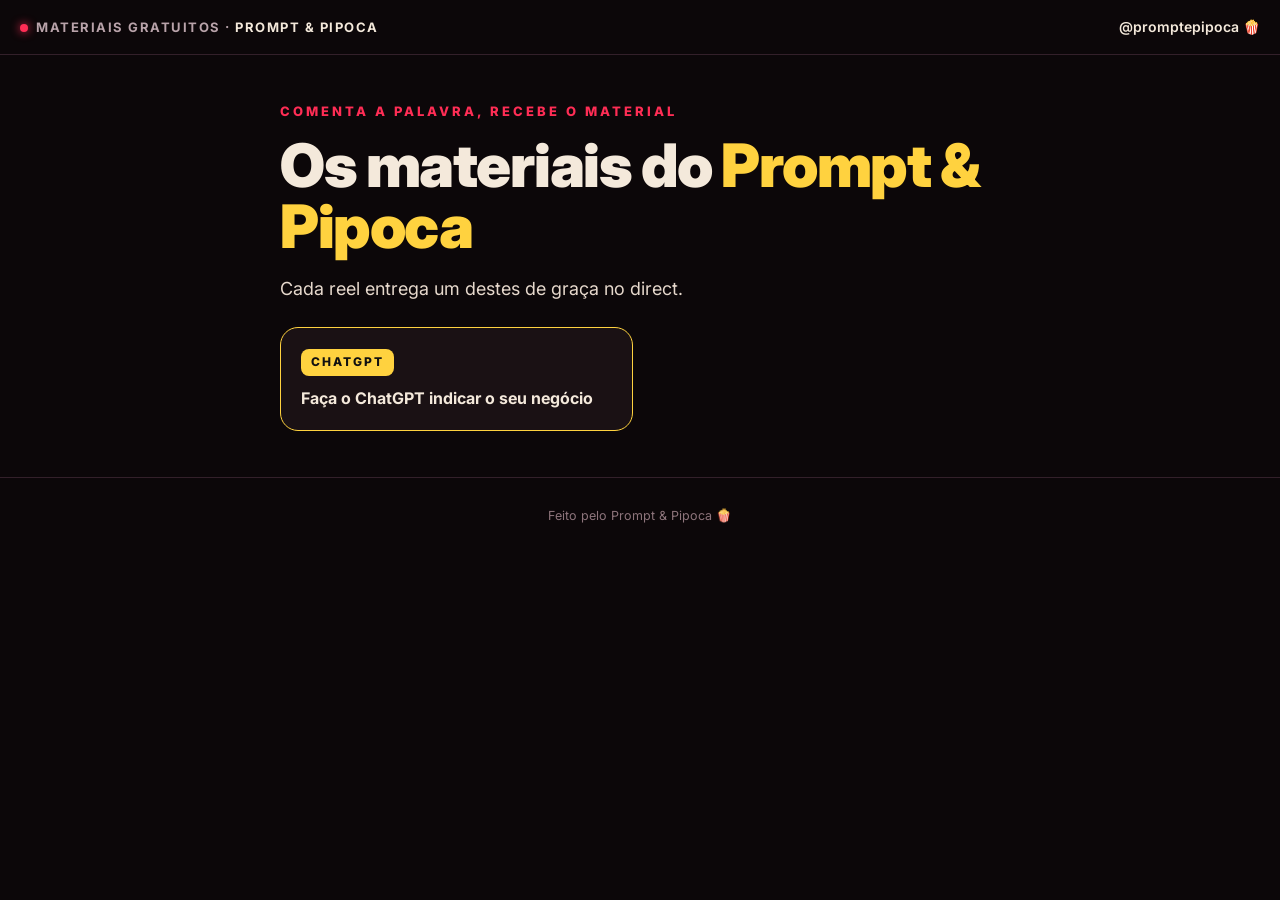
==== index.html @ 1fff8a9f "Materiais: página do CHATGPT" ====
<!doctype html><html lang="pt-BR"><head><meta charset="utf-8"><meta name="viewport" content="width=device-width,initial-scale=1">
<title>Materiais · Prompt &amp; Pipoca</title>
<link href="https://fonts.googleapis.com/css2?family=Inter:wght@400;600;800;900&display=swap" rel="stylesheet"><link rel="stylesheet" href="assets/pp.css"></head>
<body><div class="top"><span><i class="dot"></i>Materiais gratuitos · <b>Prompt &amp; Pipoca</b></span><a href="https://www.instagram.com/promptepipoca/">@promptepipoca 🍿</a></div>
<main class="wrap"><section style="border:0"><div class="kick">Comenta a palavra, recebe o material</div><h1>Os materiais do <em>Prompt &amp; Pipoca</em></h1>
<p class="lead">Cada reel entrega um destes de graça no direct.</p>
<div class="grid2" style="margin-top:24px"><a class="card y" href="chatgpt/" style="text-decoration:none;color:inherit"><span class="tag">CHATGPT</span><p><b>Faça o ChatGPT indicar o seu negócio</b></p></a></div>
</section></main><footer><div class="wrap">Feito pelo Prompt &amp; Pipoca 🍿</div></footer></body></html>
---- assets/pp.css ----
:root{--bg:#0c0709;--bg2:#140c0f;--card:#1a1114;--line:#33202a;--red:#ff2d55;--yel:#FFD23F;--cream:#f4e9db;--mut:#b9a3aa;--gr:#2bd9a0}
*{box-sizing:border-box;margin:0;padding:0}
html{scroll-behavior:smooth}
body{background:var(--bg);color:var(--cream);font-family:Inter,system-ui,-apple-system,sans-serif;line-height:1.55;-webkit-font-smoothing:antialiased}
a{color:var(--yel)}
.wrap{max-width:760px;margin:0 auto;padding:0 20px}
.top{display:flex;justify-content:space-between;align-items:center;gap:12px;padding:16px 20px;border-bottom:1px solid var(--line);font-size:13px;font-weight:700;letter-spacing:1.5px;text-transform:uppercase;color:var(--mut)}
.top b{color:var(--cream)}
.top a{color:var(--cream);text-decoration:none;font-weight:600;letter-spacing:0;text-transform:none;font-size:14px}
.dot{display:inline-block;width:8px;height:8px;border-radius:50%;background:var(--red);margin-right:8px;box-shadow:0 0 10px var(--red)}
.hero{position:relative;overflow:hidden;background:radial-gradient(ellipse 600px 400px at 80% 0%,rgba(255,45,85,.22),transparent 70%),var(--bg)}
.hero .wrap{padding-top:40px;padding-bottom:36px}
.kick{font-size:13px;font-weight:800;letter-spacing:3px;color:var(--red);text-transform:uppercase;margin-bottom:14px}
h1{font-size:clamp(36px,8vw,60px);line-height:1.02;font-weight:900;letter-spacing:-1.5px}
h1 em,h2 em{font-style:normal;color:var(--yel)}
.lead{font-size:18px;color:#e6d8cc;margin-top:18px;max-width:640px}
.btns{display:flex;flex-wrap:wrap;gap:10px;margin-top:24px}
.btn{display:inline-flex;align-items:center;gap:8px;padding:13px 18px;border-radius:14px;font-weight:800;font-size:15px;text-decoration:none;border:2px solid var(--line);color:var(--cream);background:var(--card);cursor:pointer}
.btn.pri{background:var(--yel);color:#111;border-color:var(--yel);box-shadow:0 6px 0 #8a6d00}
.btn.red{background:var(--red);border-color:var(--red);color:#fff}
.meta{margin-top:16px;font-size:13px;color:var(--mut)}
.heroimg{margin-top:28px;border-radius:22px;overflow:hidden;border:1px solid var(--line);position:relative}
.heroimg img{display:block;width:100%;height:auto}
section{padding:46px 0;border-top:1px solid var(--line)}
h2{font-size:clamp(26px,5.5vw,38px);line-height:1.1;font-weight:900;letter-spacing:-1px;margin-bottom:14px}
h3{font-size:19px;font-weight:800;margin:22px 0 8px}
p+p{margin-top:12px}
.mut{color:var(--mut)}
.grid2{display:grid;grid-template-columns:1fr 1fr;gap:14px;margin-top:18px}
@media(max-width:620px){.grid2{grid-template-columns:1fr}}
.card{background:var(--card);border:1px solid var(--line);border-radius:18px;padding:20px}
.card.y{border-color:var(--yel)}
.card.r{border-color:var(--red);box-shadow:0 0 30px rgba(255,45,85,.15)}
.tag{display:inline-block;font-size:12px;font-weight:800;letter-spacing:2px;text-transform:uppercase;background:var(--yel);color:#111;border-radius:8px;padding:4px 10px;margin-bottom:10px}
.tag.r{background:var(--red);color:#fff}
ol.steps{list-style:none;counter-reset:s;margin-top:16px}
ol.steps>li{counter-increment:s;position:relative;padding-left:52px;margin-bottom:18px}
ol.steps>li:before{content:counter(s);position:absolute;left:0;top:-2px;width:36px;height:36px;border-radius:11px;background:var(--red);color:#fff;font-weight:900;display:flex;align-items:center;justify-content:center}
ul.chk{list-style:none;margin-top:12px}
ul.chk li{position:relative;padding-left:32px;margin-bottom:10px}
ul.chk li:before{content:'';position:absolute;left:0;top:4px;width:18px;height:18px;border-radius:6px;border:2.5px solid var(--yel)}
ul.chk li:after{content:'';position:absolute;left:6px;top:7px;width:5px;height:9px;border:solid var(--yel);border-width:0 2.5px 2.5px 0;transform:rotate(45deg)}
.code{position:relative;font-family:ui-monospace,'DejaVu Sans Mono',Menlo,monospace;font-size:14.5px;line-height:1.55;color:#ffe9a8;background:#07040a;border:1px dashed #5a3a42;border-radius:16px;padding:18px 18px 18px;white-space:pre-wrap;word-break:break-word;margin-top:12px}
.copy{position:absolute;top:10px;right:10px;font:700 13px Inter,sans-serif;background:var(--yel);color:#111;border:0;border-radius:10px;padding:7px 12px;cursor:pointer}
.code.big{padding-top:52px}
.chat{background:#fff;color:#111418;border-radius:20px;overflow:hidden;font-size:15px;box-shadow:0 20px 50px rgba(0,0,0,.4)}
.chat .hd{display:flex;align-items:center;gap:10px;padding:12px 16px;border-bottom:1px solid #ececef;font-weight:700}
.chat .hd i{width:18px;height:18px;border-radius:50%;background:#111418;display:inline-block}
.chat .hd span{margin-left:auto;font-weight:500;font-size:12px;color:#6b7280}
.chat .bd{padding:16px}
.ub{margin-left:auto;width:fit-content;max-width:80%;background:#f3f4f6;border-radius:18px;padding:10px 14px;font-weight:500}
.it{display:flex;gap:10px;align-items:center;padding:9px 0;border-top:1px solid #ececef;font-weight:600}
.it:first-of-type{border-top:0}
.it .n{width:26px;height:26px;border-radius:8px;background:#f3f4f6;color:#6b7280;font-size:13px;font-weight:700;display:flex;align-items:center;justify-content:center}
.it .r{margin-left:auto;color:#6b7280;font-size:13px}
.it.me{color:#9ca3af;background:rgba(229,72,77,.07);border-radius:10px;padding-left:6px;padding-right:8px;border-top:0;margin-top:4px}
.it.me .r{color:#e5484d;font-weight:700}
details{background:var(--card);border:1px solid var(--line);border-radius:14px;padding:14px 18px;margin-top:10px}
details summary{cursor:pointer;font-weight:800;list-style:none}
details summary::-webkit-details-marker{display:none}
details summary:after{content:'+';float:right;color:var(--yel);font-weight:900}
details[open] summary:after{content:'–'}
details p{margin-top:10px;color:#e6d8cc}
.cta{text-align:center;background:radial-gradient(ellipse 500px 300px at 50% 0%,rgba(255,210,63,.12),transparent 70%)}
.cta .btns{justify-content:center}
footer{padding:28px 0 50px;border-top:1px solid var(--line);font-size:12.5px;color:#8d747b;text-align:center}
.warn{font-size:14px;color:#e6d8cc}
.toast{position:fixed;left:50%;bottom:22px;transform:translateX(-50%) translateY(80px);background:var(--gr);color:#062016;font-weight:800;padding:10px 16px;border-radius:12px;transition:transform .25s;z-index:9}
.toast.on{transform:translateX(-50%) translateY(0)}
a{overflow-wrap:anywhere}
.toast{opacity:0}.toast.on{opacity:1}
.top a{white-space:nowrap}
@media(max-width:480px){.top{font-size:11px;letter-spacing:1px}.top .lbl{display:none}}
.heroimg img{max-height:560px;object-fit:cover;object-position:center 60%}
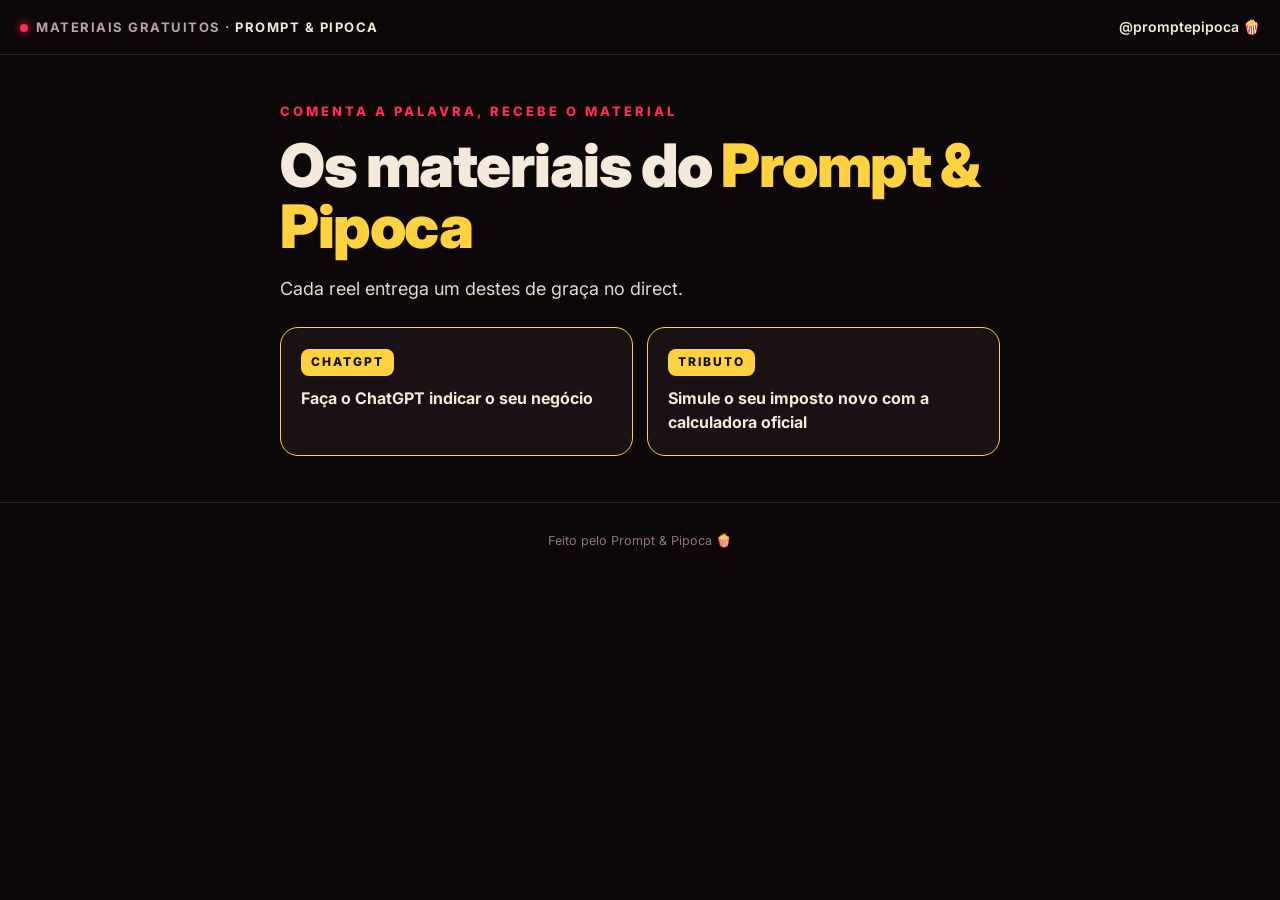
==== commit f528395b: "Materiais: TRIBUTO na lista" ====
--- a/index.html
+++ b/index.html
@@ -4,5 +4,5 @@
 <body><div class="top"><span><i class="dot"></i>Materiais gratuitos · <b>Prompt &amp; Pipoca</b></span><a href="https://www.instagram.com/promptepipoca/">@promptepipoca 🍿</a></div>
 <main class="wrap"><section style="border:0"><div class="kick">Comenta a palavra, recebe o material</div><h1>Os materiais do <em>Prompt &amp; Pipoca</em></h1>
 <p class="lead">Cada reel entrega um destes de graça no direct.</p>
-<div class="grid2" style="margin-top:24px"><a class="card y" href="chatgpt/" style="text-decoration:none;color:inherit"><span class="tag">CHATGPT</span><p><b>Faça o ChatGPT indicar o seu negócio</b></p></a></div>
+<div class="grid2" style="margin-top:24px"><a class="card y" href="chatgpt/" style="text-decoration:none;color:inherit"><span class="tag">CHATGPT</span><p><b>Faça o ChatGPT indicar o seu negócio</b></p></a><a class="card y" href="tributo/" style="text-decoration:none;color:inherit"><span class="tag">TRIBUTO</span><p><b>Simule o seu imposto novo com a calculadora oficial</b></p></a></div>
 </section></main><footer><div class="wrap">Feito pelo Prompt &amp; Pipoca 🍿</div></footer></body></html>
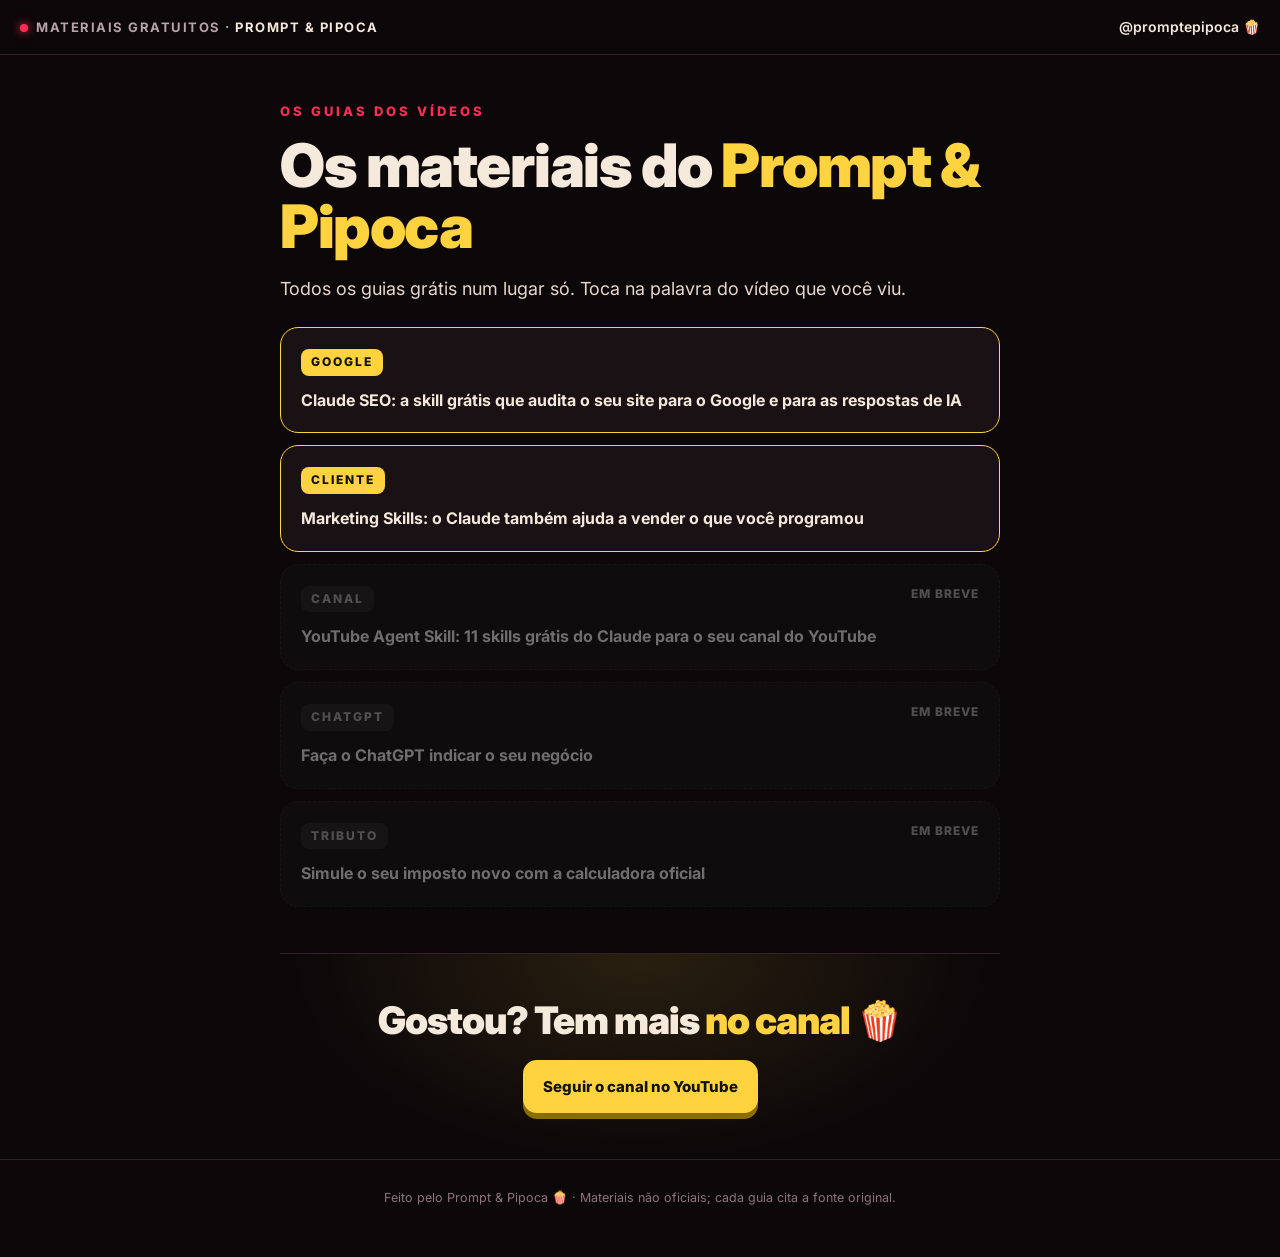
==== commit 4b0c8920: "Materiais: página única com todos os guias" ====
--- a/index.html
+++ b/index.html
@@ -1,8 +1,44 @@
 <!doctype html><html lang="pt-BR"><head><meta charset="utf-8"><meta name="viewport" content="width=device-width,initial-scale=1">
 <title>Materiais · Prompt &amp; Pipoca</title>
-<link href="https://fonts.googleapis.com/css2?family=Inter:wght@400;600;800;900&display=swap" rel="stylesheet"><link rel="stylesheet" href="assets/pp.css"></head>
-<body><div class="top"><span><i class="dot"></i>Materiais gratuitos · <b>Prompt &amp; Pipoca</b></span><a href="https://www.instagram.com/promptepipoca/">@promptepipoca 🍿</a></div>
-<main class="wrap"><section style="border:0"><div class="kick">Comenta a palavra, recebe o material</div><h1>Os materiais do <em>Prompt &amp; Pipoca</em></h1>
-<p class="lead">Cada reel entrega um destes de graça no direct.</p>
-<div class="grid2" style="margin-top:24px"><a class="card y" href="chatgpt/" style="text-decoration:none;color:inherit"><span class="tag">CHATGPT</span><p><b>Faça o ChatGPT indicar o seu negócio</b></p></a><a class="card y" href="tributo/" style="text-decoration:none;color:inherit"><span class="tag">TRIBUTO</span><p><b>Simule o seu imposto novo com a calculadora oficial</b></p></a></div>
-</section></main><footer><div class="wrap">Feito pelo Prompt &amp; Pipoca 🍿</div></footer></body></html>
+<meta name="description" content="Todos os guias grátis dos vídeos do Prompt &amp; Pipoca, num lugar só.">
+<link href="https://fonts.googleapis.com/css2?family=Inter:wght@400;600;800;900&display=swap" rel="stylesheet"><link rel="stylesheet" href="assets/pp.css">
+<style>
+.list{display:grid;gap:12px;margin-top:24px}
+.list .card{display:block;text-decoration:none;color:inherit}
+.list .card p{margin-top:2px}
+.list .card.off{opacity:.45;border-style:dashed;cursor:default;filter:grayscale(1)}
+.list .card.off .tag{background:var(--line);color:var(--mut)}
+.soon{float:right;font-size:12px;font-weight:800;letter-spacing:1px;text-transform:uppercase;color:var(--mut)}
+</style>
+<script>
+/* ===========================================================
+   LISTA DOS GUIAS. Para liberar um guia quando o Short sair,
+   troque  publicado: false  por  publicado: true  e salve.
+   A ordem aqui é a ordem na página.
+   =========================================================== */
+const GUIAS = [
+  { palavra: "GOOGLE",  pasta: "google/",  publicado: true,  titulo: "Claude SEO: a skill grátis que audita o seu site para o Google e para as respostas de IA" },
+  { palavra: "CLIENTE", pasta: "cliente/", publicado: true,  titulo: "Marketing Skills: o Claude também ajuda a vender o que você programou" },
+  { palavra: "CANAL",   pasta: "canal/",   publicado: false, titulo: "YouTube Agent Skill: 11 skills grátis do Claude para o seu canal do YouTube" },
+  { palavra: "CHATGPT", pasta: "chatgpt/", publicado: false, titulo: "Faça o ChatGPT indicar o seu negócio" },
+  { palavra: "TRIBUTO", pasta: "tributo/", publicado: false, titulo: "Simule o seu imposto novo com a calculadora oficial" },
+];
+</script>
+</head>
+<body><div class="top"><span><i class="dot"></i>Materiais gratuitos · <b>Prompt &amp; Pipoca</b></span><a href="https://www.youtube.com/@promptepipoca">@promptepipoca 🍿</a></div>
+<main class="wrap"><section style="border:0"><div class="kick">Os guias dos vídeos</div><h1>Os materiais do <em>Prompt &amp; Pipoca</em></h1>
+<p class="lead">Todos os guias grátis num lugar só. Toca na palavra do vídeo que você viu.</p>
+<div class="list" id="lista"></div>
+</section>
+<section class="cta"><h2>Gostou? Tem mais <em>no canal</em> 🍿</h2><div class="btns" style="margin-top:18px"><a class="btn pri" href="https://www.youtube.com/@promptepipoca">Seguir o canal no YouTube</a></div></section>
+</main><footer><div class="wrap">Feito pelo Prompt &amp; Pipoca 🍿 · Materiais não oficiais; cada guia cita a fonte original.</div></footer>
+<script>
+{
+  const esc = s => String(s).replace(/[&<>"']/g, c => ({'&':'&amp;','<':'&lt;','>':'&gt;','"':'&quot;',"'":'&#39;'}[c]));
+  document.getElementById('lista').innerHTML = GUIAS.map(g => g.publicado
+    ? `<a class="card y" href="${esc(g.pasta)}"><span class="tag">${esc(g.palavra)}</span><p><b>${esc(g.titulo)}</b></p></a>`
+    : `<div class="card off" aria-disabled="true"><span class="soon">Em breve</span><span class="tag">${esc(g.palavra)}</span><p><b>${esc(g.titulo)}</b></p></div>`
+  ).join('');
+}
+</script>
+</body></html>
